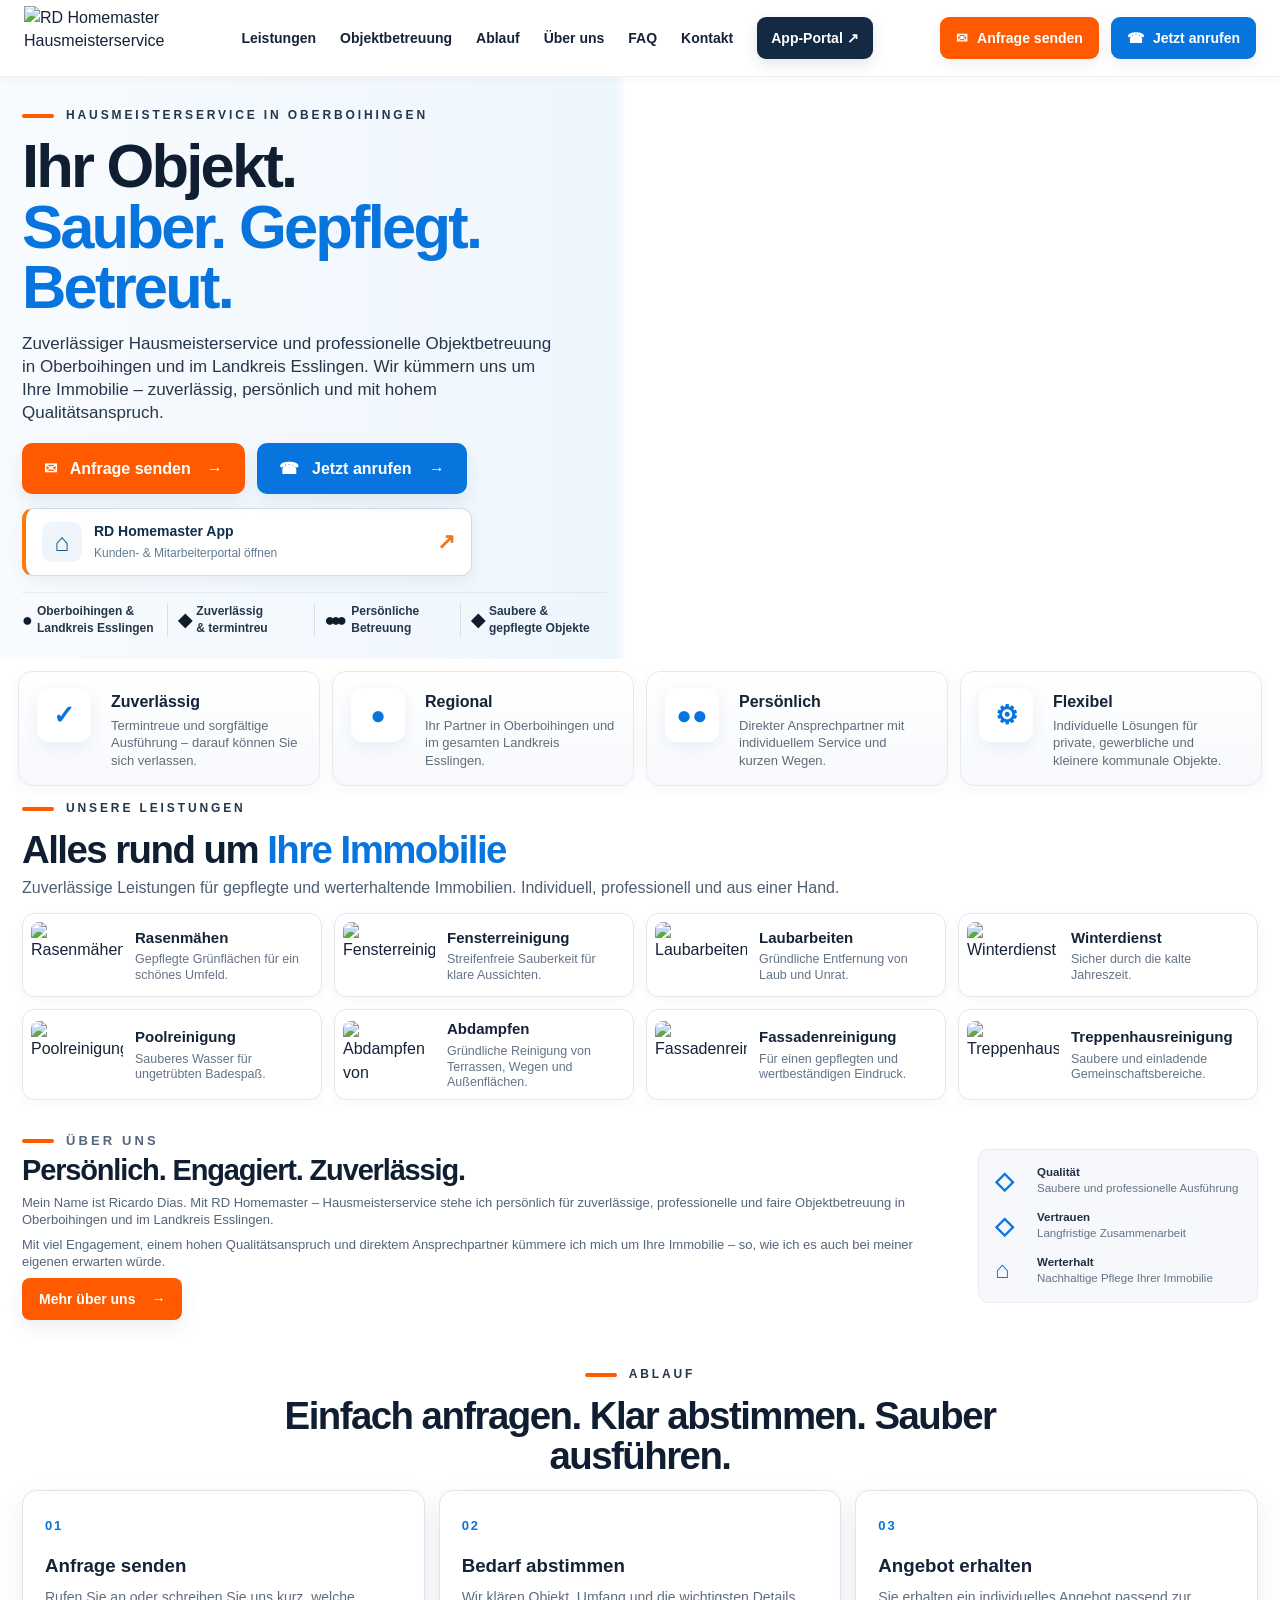
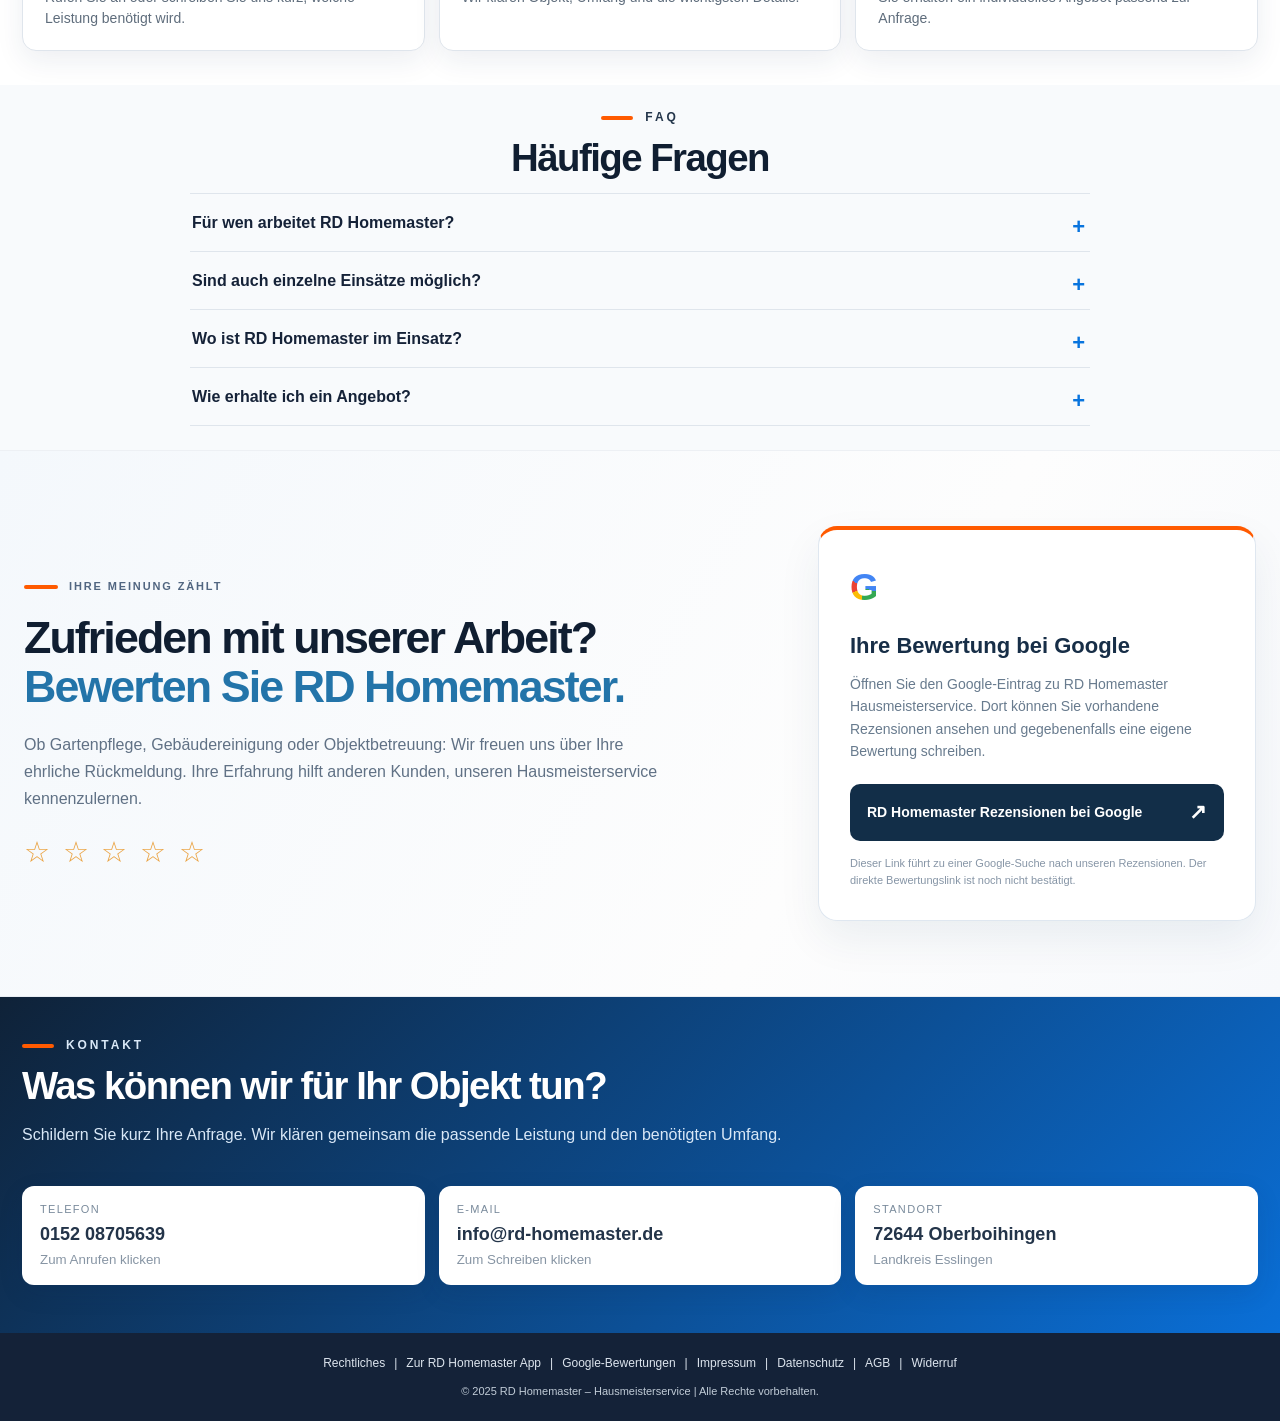
==== index.html @ 8c0e7f85 "Link review section to user-provided Google business reviews search" ====
<!doctype html>
<html lang="de">
<head>
  <meta charset="utf-8">
  <meta name="viewport" content="width=device-width,initial-scale=1">
  <meta name="theme-color" content="#0b6fd8">
  <title>RD Homemaster | Hausmeisterservice Oberboihingen</title>
  <meta name="description" content="RD Homemaster – Hausmeisterservice und Objektbetreuung in Oberboihingen und im Landkreis Esslingen. Gartenpflege, Fensterreinigung, Laubarbeiten, Winterdienst, Poolpflege, Außenreinigung und mehr.">
  <meta name="robots" content="index,follow,max-image-preview:large">
  <link rel="canonical" href="https://www.rd-homemaster.de/">
  <meta property="og:type" content="website">
  <meta property="og:locale" content="de_DE">
  <meta property="og:title" content="RD Homemaster | Hausmeisterservice Oberboihingen">
  <meta property="og:description" content="Ihr Objekt. Sauber. Gepflegt. Betreut.">
  <meta property="og:url" content="https://www.rd-homemaster.de/">
  <meta property="og:image" content="https://www.rd-homemaster.de/assets/hero.jpg">
  <link rel="stylesheet" href="style.css?v=20261012-reviews">
  <script type="application/ld+json">
  {
    "@context":"https://schema.org",
    "@type":"HomeAndConstructionBusiness",
    "name":"RD Homemaster – Hausmeisterservice",
    "url":"https://www.rd-homemaster.de/",
    "logo":"https://www.rd-homemaster.de/assets/logo.jpg",
    "image":"https://www.rd-homemaster.de/assets/hero.jpg",
    "telephone":"+49 152 08705639",
    "email":"info@rd-homemaster.de",
    "address":{
      "@type":"PostalAddress",
      "streetAddress":"Unterboihingerstr. 65",
      "postalCode":"72644",
      "addressLocality":"Oberboihingen",
      "addressCountry":"DE"
    },
    "areaServed":["Oberboihingen","Landkreis Esslingen"]
  }
  </script>
</head>
<body>
<a class="skip-link" href="#inhalt">Zum Inhalt springen</a>

<header class="site-header">
  <div class="header-inner">
    <a class="brand" href="#start" aria-label="RD Homemaster – Startseite">
      <img src="assets/logo.jpg" alt="RD Homemaster Hausmeisterservice">
    </a>

    <button class="menu-button" type="button" aria-controls="mainnav" aria-expanded="false">
      <span></span><span></span><span></span><b class="sr-only">Menü</b>
    </button>

    <nav class="main-nav" id="mainnav" aria-label="Hauptnavigation">
      <a href="#leistungen">Leistungen</a>
      <a href="#objektbetreuung">Objektbetreuung</a>
      <a href="#ablauf">Ablauf</a>
      <a href="#ueber-uns">Über uns</a>
      <a href="#faq">FAQ</a>
      <a href="#kontakt">Kontakt</a>
      <a class="nav-app-link" href="/app/" aria-label="RD Homemaster App und Login öffnen">App-Portal ↗</a>
    </nav>

    <div class="header-actions">
      <a class="top-btn top-btn-orange" href="mailto:info@rd-homemaster.de?subject=Anfrage%20über%20rd-homemaster.de">
        <span class="icon">✉</span> Anfrage senden
      </a>
      <a class="top-btn top-btn-blue" href="tel:+4915208705639">
        <span class="icon">☎</span> Jetzt anrufen
      </a>
    </div>
  </div>
</header>

<main id="inhalt">
  <section class="hero" id="start">
    <div class="hero-content">
      <div class="hero-copy">
        <p class="eyebrow"><span></span> Hausmeisterservice in Oberboihingen</p>
        <h1>Ihr Objekt.<br><em>Sauber. Gepflegt. Betreut.</em></h1>
        <p class="hero-lead">Zuverlässiger Hausmeisterservice und professionelle Objektbetreuung in Oberboihingen und im Landkreis Esslingen. Wir kümmern uns um Ihre Immobilie – zuverlässig, persönlich und mit hohem Qualitätsanspruch.</p>

        <div class="hero-actions">
          <a class="btn btn-orange" href="mailto:info@rd-homemaster.de?subject=Anfrage%20über%20rd-homemaster.de">✉ &nbsp; Anfrage senden <span>→</span></a>
          <a class="btn btn-blue" href="tel:+4915208705639">☎ &nbsp; Jetzt anrufen <span>→</span></a>
        </div>

        <a class="hero-app-link" href="/app/" aria-label="RD Homemaster App öffnen">
          <span class="hero-app-icon" aria-hidden="true">⌂</span>
          <span class="hero-app-copy"><strong>RD Homemaster App</strong><small>Kunden- &amp; Mitarbeiterportal öffnen</small></span>
          <span class="hero-app-arrow" aria-hidden="true">↗</span>
        </a>

        <div class="hero-meta" id="objektbetreuung">
          <div><b>●</b><span>Oberboihingen &<br>Landkreis Esslingen</span></div>
          <div><b>◆</b><span>Zuverlässig<br>& termintreu</span></div>
          <div><b>●●●</b><span>Persönliche<br>Betreuung</span></div>
          <div><b>◆</b><span>Saubere &<br>gepflegte Objekte</span></div>
        </div>
      </div>

      <div class="hero-photo" role="img" aria-label="RD Homemaster – persönlicher Ansprechpartner vor einem gepflegten Objekt"></div>
    </div>
  </section>

  <section class="benefit-strip" aria-label="Ihre Vorteile bei RD Homemaster">
    <div class="benefit-card">
      <div class="benefit-icon">✓</div>
      <div><strong>Zuverlässig</strong><p>Termintreue und sorgfältige Ausführung – darauf können Sie sich verlassen.</p></div>
    </div>
    <div class="benefit-card">
      <div class="benefit-icon">●</div>
      <div><strong>Regional</strong><p>Ihr Partner in Oberboihingen und im gesamten Landkreis Esslingen.</p></div>
    </div>
    <div class="benefit-card">
      <div class="benefit-icon">●●</div>
      <div><strong>Persönlich</strong><p>Direkter Ansprechpartner mit individuellem Service und kurzen Wegen.</p></div>
    </div>
    <div class="benefit-card">
      <div class="benefit-icon">⚙</div>
      <div><strong>Flexibel</strong><p>Individuelle Lösungen für private, gewerbliche und kleinere kommunale Objekte.</p></div>
    </div>
  </section>

  <section class="services section" id="leistungen">
    <div class="section-head">
      <p class="eyebrow"><span></span> Unsere Leistungen</p>
      <h2>Alles rund um <em>Ihre Immobilie</em></h2>
      <p>Zuverlässige Leistungen für gepflegte und werterhaltende Immobilien. Individuell, professionell und aus einer Hand.</p>
    </div>

    <div class="service-grid">
      <article class="service-card">
        <img src="assets/service-rasen.jpg" alt="Rasenmähen" loading="lazy">
        <div><h3>Rasenmähen</h3><p>Gepflegte Grünflächen für ein schönes Umfeld.</p></div>
      </article>
      <article class="service-card">
        <img src="assets/service-fenster.jpg" alt="Fensterreinigung" loading="lazy">
        <div><h3>Fensterreinigung</h3><p>Streifenfreie Sauberkeit für klare Aussichten.</p></div>
      </article>
      <article class="service-card">
        <img src="assets/service-laub.jpg" alt="Laubarbeiten" loading="lazy">
        <div><h3>Laubarbeiten</h3><p>Gründliche Entfernung von Laub und Unrat.</p></div>
      </article>
      <article class="service-card">
        <img src="assets/service-winter.jpg" alt="Winterdienst" loading="lazy">
        <div><h3>Winterdienst</h3><p>Sicher durch die kalte Jahreszeit.</p></div>
      </article>
      <article class="service-card">
        <img src="assets/service-pool.jpg" alt="Poolreinigung" loading="lazy">
        <div><h3>Poolreinigung</h3><p>Sauberes Wasser für ungetrübten Badespaß.</p></div>
      </article>
      <article class="service-card">
        <img src="assets/service-abdampfen.jpg" alt="Abdampfen von Außenflächen" loading="lazy">
        <div><h3>Abdampfen</h3><p>Gründliche Reinigung von Terrassen, Wegen und Außenflächen.</p></div>
      </article>
      <article class="service-card">
        <img src="assets/service-fassade.jpg" alt="Fassadenreinigung" loading="lazy">
        <div><h3>Fassadenreinigung</h3><p>Für einen gepflegten und wertbeständigen Eindruck.</p></div>
      </article>
      <article class="service-card">
        <img src="assets/service-treppe.jpg" alt="Treppenhausreinigung" loading="lazy">
        <div><h3>Treppenhausreinigung</h3><p>Saubere und einladende Gemeinschaftsbereiche.</p></div>
      </article>
    </div>
  </section>

  <section class="about section" id="ueber-uns">
    
    <div class="about-copy">
      <p class="eyebrow"><span></span> Über uns</p>
      <h2>Persönlich. Engagiert. Zuverlässig.</h2>
      <p>Mein Name ist Ricardo Dias. Mit RD Homemaster – Hausmeisterservice stehe ich persönlich für zuverlässige, professionelle und faire Objektbetreuung in Oberboihingen und im Landkreis Esslingen.</p>
      <p>Mit viel Engagement, einem hohen Qualitätsanspruch und direktem Ansprechpartner kümmere ich mich um Ihre Immobilie – so, wie ich es auch bei meiner eigenen erwarten würde.</p>
      <a class="btn btn-orange small" href="#kontakt">Mehr über uns <span>→</span></a>
    </div>
    <aside class="quality-box" aria-label="Qualitätsversprechen">
      <div><span>◇</span><p><strong>Qualität</strong>Saubere und professionelle Ausführung</p></div>
      <div><span>◇</span><p><strong>Vertrauen</strong>Langfristige Zusammenarbeit</p></div>
      <div><span>⌂</span><p><strong>Werterhalt</strong>Nachhaltige Pflege Ihrer Immobilie</p></div>
    </aside>
  </section>

  <section class="process section" id="ablauf">
    <div class="section-head centered">
      <p class="eyebrow"><span></span> Ablauf</p>
      <h2>Einfach anfragen. Klar abstimmen. Sauber ausführen.</h2>
    </div>
    <div class="process-grid">
      <article><b>01</b><h3>Anfrage senden</h3><p>Rufen Sie an oder schreiben Sie uns kurz, welche Leistung benötigt wird.</p></article>
      <article><b>02</b><h3>Bedarf abstimmen</h3><p>Wir klären Objekt, Umfang und die wichtigsten Details.</p></article>
      <article><b>03</b><h3>Angebot erhalten</h3><p>Sie erhalten ein individuelles Angebot passend zur Anfrage.</p></article>
    </div>
  </section>

  <section class="faq section" id="faq">
    <div class="section-head centered"><p class="eyebrow"><span></span> FAQ</p><h2>Häufige Fragen</h2></div>
    <div class="faq-list">
      <details><summary>Für wen arbeitet RD Homemaster?</summary><p>Für private Eigentümer, Gewerbekunden und nach Vereinbarung für die laufende Betreuung von Objekten.</p></details>
      <details><summary>Sind auch einzelne Einsätze möglich?</summary><p>Ja. Leistungen können einmalig, saisonal oder regelmäßig vereinbart werden.</p></details>
      <details><summary>Wo ist RD Homemaster im Einsatz?</summary><p>Der Schwerpunkt liegt in Oberboihingen und der näheren Umgebung im Landkreis Esslingen.</p></details>
      <details><summary>Wie erhalte ich ein Angebot?</summary><p>Am einfachsten telefonisch oder per E-Mail. Nennen Sie uns bitte die gewünschte Leistung, den Einsatzort und den ungefähren Umfang der Arbeiten.</p></details>
    </div>
  </section>

  <section class="google-review-section section" id="google-bewertungen" aria-labelledby="googleReviewTitle">
    <div class="google-review-inner">
      <div class="google-review-copy">
        <p class="google-review-eyebrow"><span></span> IHRE MEINUNG ZÄHLT</p>
        <h2 id="googleReviewTitle">Zufrieden mit unserer Arbeit?<br><em>Bewerten Sie RD Homemaster.</em></h2>
        <p>Ob Gartenpflege, Gebäudereinigung oder Objektbetreuung: Wir freuen uns über Ihre ehrliche Rückmeldung. Ihre Erfahrung hilft anderen Kunden, unseren Hausmeisterservice kennenzulernen.</p>
        <div class="google-review-stars" aria-hidden="true">☆ ☆ ☆ ☆ ☆</div>
      </div>
      <div class="google-review-action">
        <span class="google-review-mark" aria-hidden="true">G</span>
        <strong>Ihre Bewertung bei Google</strong>
        <p>Öffnen Sie den Google-Eintrag zu RD Homemaster Hausmeisterservice. Dort können Sie vorhandene Rezensionen ansehen und gegebenenfalls eine eigene Bewertung schreiben.</p>
        <a class="google-review-btn" href="https://www.google.com/search?q=RD+Homemaster+Hausmeisterservice+Rezensionen&amp;si=APenkKm7iecQ4G6P-TsbSMFKIQtv3EFIqRAFw-i8uEbk55Z-_17yMGJ_ZTuea061Q8wcBt_3nmjTIp0El5KAIGx-W4rvYkcHIuCL5FtNSn3_oJvMNmRsuLewb2b0qoSKNwuKkldbiWCClsf0YwLiWRsw4viWv6BD5Et0mFHd1rZ5S1NnVximtw8%3D&amp;hl=de-DE" target="_blank" rel="noopener noreferrer" aria-label="Google-Rezensionen zu RD Homemaster Hausmeisterservice suchen">
          RD Homemaster Rezensionen bei Google <span aria-hidden="true">↗</span>
        </a>
        <small>Dieser Link führt zu einer Google-Suche nach unseren Rezensionen. Der direkte Bewertungslink ist noch nicht bestätigt.</small>
      </div>
    </div>
  </section>

  <section class="contact section" id="kontakt">
    <div class="contact-copy"><p class="eyebrow light"><span></span> Kontakt</p><h2>Was können wir für Ihr Objekt tun?</h2><p>Schildern Sie kurz Ihre Anfrage. Wir klären gemeinsam die passende Leistung und den benötigten Umfang.</p></div>
    <div class="contact-cards">
      <a href="tel:+4915208705639"><span>Telefon</span><strong>0152 08705639</strong><small>Zum Anrufen klicken</small></a>
      <a href="mailto:info@rd-homemaster.de?subject=Anfrage%20über%20rd-homemaster.de"><span>E-Mail</span><strong>info@rd-homemaster.de</strong><small>Zum Schreiben klicken</small></a>
      <div><span>Standort</span><strong>72644 Oberboihingen</strong><small>Landkreis Esslingen</small></div>
    </div>
  </section>
</main>

<footer class="site-footer">
  <nav aria-label="Rechtliches">
    <span>Rechtliches</span>
    <span aria-hidden="true">|</span><a href="/app/">Zur RD Homemaster App</a>
    <span aria-hidden="true">|</span><a href="#google-bewertungen">Google-Bewertungen</a>
    <span aria-hidden="true">|</span><a href="impressum.html">Impressum</a>
    <span aria-hidden="true">|</span><a href="datenschutz.html">Datenschutz</a>
    <span aria-hidden="true">|</span><a href="agb.html">AGB</a>
    <span aria-hidden="true">|</span><a href="widerruf.html">Widerruf</a>
  </nav>
  <p>© 2025 RD Homemaster – Hausmeisterservice <span aria-hidden="true">|</span> Alle Rechte vorbehalten.</p>
</footer>

<div class="mobile-actions"><a href="tel:+4915208705639">☎ Anrufen</a><a href="mailto:info@rd-homemaster.de?subject=Anfrage%20über%20rd-homemaster.de">✉ Anfrage</a></div>
<script src="script.js"></script>
</body>
</html>
---- style.css ----
:root{
  --blue:#0874de;
  --blue-dark:#045fb9;
  --orange:#ff5a00;
  --navy:#0f2135;
  --text:#152238;
  --muted:#5f6d7c;
  --line:#dfe5ec;
  --soft:#f6f8fb;
  --white:#fff;
  --max:1280px;
  --shadow:0 10px 28px rgba(25,55,95,.08);
}
*{box-sizing:border-box}
html{scroll-behavior:smooth;scroll-padding-top:84px}
body{margin:0;font-family:Inter,Arial,Helvetica,sans-serif;color:var(--text);background:#fff;line-height:1.45}
a{color:inherit;text-decoration:none}
img{display:block;max-width:100%}
button{font:inherit}
.skip-link{position:absolute;left:-9999px}.skip-link:focus{left:16px;top:16px;background:#000;color:#fff;padding:10px 14px;z-index:1000;border-radius:8px}
.sr-only{position:absolute;width:1px;height:1px;margin:-1px;overflow:hidden;clip:rect(0 0 0 0)}

.site-header{position:sticky;top:0;z-index:50;background:rgba(255,255,255,.98);border-bottom:1px solid #eef1f4;box-shadow:0 2px 10px rgba(15,33,53,.035)}
.header-inner{height:76px;max-width:var(--max);margin:auto;padding:0 24px;display:grid;grid-template-columns:150px 1fr auto;gap:22px;align-items:center}
.brand{display:flex;align-items:center;justify-content:flex-start;height:70px;overflow:visible}
.brand img{width:auto;height:64px;max-width:140px;object-fit:contain}
.main-nav{display:flex;justify-content:center;align-items:center;gap:24px;font-size:14px;font-weight:700}
.main-nav a:hover{color:var(--blue)}
.header-actions{display:flex;gap:12px}
.top-btn{display:flex;align-items:center;gap:9px;padding:11px 16px;border-radius:9px;color:#fff;font-size:14px;font-weight:800;white-space:nowrap;box-shadow:0 5px 14px rgba(20,60,100,.08)}
.top-btn-orange{background:var(--orange)}.top-btn-blue{background:var(--blue)}
.menu-button{display:none;background:#fff;border:1px solid var(--line);width:44px;height:44px;border-radius:10px;padding:10px}
.menu-button span{display:block;height:2px;background:var(--text);margin:5px 0}

.hero{background:#eef6fd}
.hero-content{max-width:1448px;margin:0 auto;min-height:365px;display:grid;grid-template-columns:49% 51%;position:relative;overflow:hidden;background:linear-gradient(90deg,#f8fbfe 0%,#eef6fd 48%,#fff 49%)}
.hero-copy{padding:30px 20px 22px max(22px,calc((100vw - var(--max))/2));position:relative;z-index:2}
.eyebrow{margin:0 0 12px;text-transform:uppercase;letter-spacing:.24em;font-size:12px;font-weight:900;color:#24364b;display:flex;align-items:center;gap:12px}
.eyebrow span{display:inline-block;width:32px;height:4px;border-radius:4px;background:var(--orange)}
.hero h1{font-size:clamp(3rem,4.8vw,4.6rem);line-height:.98;letter-spacing:-.045em;margin:0 0 16px;font-weight:900;color:#101e31}
.hero h1 em{font-style:normal;color:var(--blue)}
.hero-lead{max-width:530px;margin:0 0 18px;color:#26374b;font-size:17px;line-height:1.35}
.hero-actions{display:flex;gap:12px;margin-bottom:16px}
.btn{display:inline-flex;align-items:center;justify-content:space-between;gap:16px;padding:14px 22px;border-radius:10px;color:#fff;font-weight:900;min-width:210px;box-shadow:0 8px 18px rgba(30,75,120,.09)}
.btn-orange{background:var(--orange)}.btn-blue{background:var(--blue)}
.btn.small{min-width:auto;padding:11px 17px;border-radius:8px;font-size:14px}
.hero-meta{display:grid;grid-template-columns:repeat(4,minmax(0,1fr));gap:0;max-width:590px;border-top:1px solid rgba(50,80,110,.08);padding-top:10px}
.hero-meta div{display:flex;align-items:center;gap:9px;padding:0 10px;border-right:1px solid #d8dee6;font-size:12px;font-weight:700;color:#25374b}
.hero-meta div:first-child{padding-left:0}.hero-meta div:last-child{border-right:0}
.hero-meta b{color:#0f1c2b;font-size:18px;letter-spacing:-5px}
.hero-photo{background-image:url('assets/hero.jpg');background-size:cover;background-position:center 46%;min-height:365px}

.benefit-strip{max-width:var(--max);margin:12px auto 4px;padding:0 18px;display:grid;grid-template-columns:repeat(4,1fr);gap:12px}
.benefit-card{display:grid;grid-template-columns:60px 1fr;gap:14px;align-items:start;background:linear-gradient(180deg,#fff,#f7f9fc);border:1px solid #e5e9ef;border-radius:14px;padding:16px 18px;min-height:108px;box-shadow:0 4px 15px rgba(28,58,94,.04)}
.benefit-icon{width:54px;height:54px;border-radius:12px;display:grid;place-items:center;background:#fff;color:var(--blue);font-size:26px;font-weight:900;box-shadow:0 5px 16px rgba(16,80,145,.08)}
.benefit-card strong{display:block;font-size:16px;margin:2px 0 3px}.benefit-card p{margin:0;color:var(--muted);font-size:13px;line-height:1.35}

.section{max-width:var(--max);margin:0 auto;padding:24px 22px}
.section-head{margin-bottom:14px}.section-head.centered{text-align:center;max-width:840px;margin-left:auto;margin-right:auto}.section-head.centered .eyebrow{justify-content:center}
.section h2{font-size:clamp(2rem,3vw,3rem);line-height:1.05;letter-spacing:-.04em;margin:0 0 6px;color:#101e31}.section h2 em{font-style:normal;color:var(--blue)}
.section-head>p:last-child{margin:0;color:#4e5f71;font-size:16px}
.services{padding-top:10px}
.service-grid{display:grid;grid-template-columns:repeat(4,1fr);gap:12px}
.service-card{display:grid;grid-template-columns:92px 1fr;gap:12px;align-items:center;border:1px solid #e3e8ee;border-radius:12px;padding:8px;background:#fff;min-height:80px;box-shadow:0 3px 12px rgba(30,64,102,.035)}
.service-card img{width:92px;height:66px;object-fit:cover;border-radius:8px}
.service-card h3{font-size:15px;margin:0 0 4px}.service-card p{margin:0;color:#657486;font-size:12.5px;line-height:1.25}

.about{display:grid;grid-template-columns:1fr 280px;gap:26px;align-items:center;padding-top:8px;padding-bottom:14px}
.about-copy .eyebrow{margin-bottom:6px}.about-copy h2{font-size:29px;margin-bottom:8px}.about-copy p{margin:0 0 7px;color:#556579;font-size:13px;line-height:1.35}
.quality-box{display:grid;gap:10px;background:#f6f8fb;border:1px solid #e8ecf1;border-radius:10px;padding:14px 16px}
.quality-box div{display:grid;grid-template-columns:32px 1fr;gap:10px;align-items:center}.quality-box span{font-size:24px;color:var(--blue);font-weight:900}.quality-box p{margin:0;color:#657486;font-size:11.5px;line-height:1.2}.quality-box strong{display:block;color:#202f42;margin-bottom:2px}

.process{padding-top:32px;padding-bottom:34px}.process-grid{display:grid;grid-template-columns:repeat(3,1fr);gap:14px}.process-grid article{border:1px solid var(--line);border-radius:14px;padding:22px;background:#fff;box-shadow:var(--shadow)}.process-grid b{display:inline-block;color:var(--blue);font-size:13px;letter-spacing:.14em;margin-bottom:16px}.process-grid h3{margin:0 0 8px}.process-grid p{margin:0;color:var(--muted);font-size:14px}

.faq{background:#f8fafc;max-width:none;padding-left:max(22px,calc((100vw - var(--max))/2));padding-right:max(22px,calc((100vw - var(--max))/2))}.faq-list{max-width:900px;margin:auto;border-top:1px solid var(--line)}.faq-list details{border-bottom:1px solid var(--line)}.faq-list summary{padding:17px 34px 17px 2px;cursor:pointer;font-weight:800;list-style:none;position:relative}.faq-list summary::-webkit-details-marker{display:none}.faq-list summary::after{content:'+';position:absolute;right:5px;color:var(--blue);font-size:22px}.faq-list details[open] summary::after{content:'–'}.faq-list p{margin:-2px 0 16px;color:var(--muted);max-width:760px}

.contact{max-width:none;background:linear-gradient(135deg,#0f2238,#0a6fd7);color:#fff;display:grid;grid-template-columns:1fr;gap:24px;padding:40px max(22px,calc((100vw - var(--max))/2)) 48px}.contact-copy{max-width:760px}.contact h2{color:#fff}.contact p{color:#d9e8f7}.eyebrow.light{color:#d9e8f7}.eyebrow.light span{background:var(--orange)}
.contact-cards{display:grid;grid-template-columns:repeat(3,minmax(0,1fr));gap:14px}.contact-cards>a,.contact-cards>div{display:block;background:#fff;color:#233449;border-radius:12px;padding:16px 18px;min-width:0;box-shadow:0 8px 24px rgba(4,40,80,.12)}.contact-cards span,.contact-cards small,.contact-cards strong{display:block}.contact-cards span{font-size:11px;text-transform:uppercase;letter-spacing:.12em;color:#7a8b9c}.contact-cards strong{font-size:18px;margin:3px 0;overflow-wrap:anywhere}.contact-cards small{color:#8795a4}

.site-footer{background:#142238;color:#dce4ed;min-height:78px;display:flex;flex-direction:column;justify-content:center;align-items:center;gap:10px;padding:22px max(22px,calc((100vw - var(--max))/2));font-size:12px;text-align:center}.site-footer nav{display:flex;align-items:center;justify-content:center;flex-wrap:wrap;gap:9px}.site-footer nav a:hover{color:#fff}.site-footer p{margin:0;color:#c1ccd7;font-size:11px;line-height:1.5}
.mobile-actions{display:none}

.legal-page{background:#f7f9fc}.legal-shell{max-width:900px;margin:auto;padding:44px 22px 70px}.legal-back{display:inline-block;margin-bottom:24px;color:var(--blue);font-weight:800}.legal-shell h1{font-size:44px;margin:0 0 24px}.legal-shell h2{margin:28px 0 8px}.legal-shell p,.legal-shell li{color:#536477}.legal-card{background:#fff;border:1px solid var(--line);border-radius:14px;padding:22px}.legal-note{margin-top:20px;background:#fff7e8;border:1px solid #f1d8aa;border-radius:12px;padding:16px;color:#6e562d}.legal-links{display:flex;gap:10px;flex-wrap:wrap;margin-top:22px}.legal-links a{padding:10px 14px;border-radius:999px;border:1px solid var(--line);background:#fff;color:#42607e;font-weight:800}

@media(max-width:1180px){.header-inner{grid-template-columns:135px 1fr auto}.brand img{height:60px;max-width:125px}.main-nav{gap:18px}.header-actions .top-btn:first-child{display:none}.service-grid{grid-template-columns:repeat(2,1fr)}.benefit-strip{grid-template-columns:repeat(2,1fr)} .about{grid-template-columns:1fr}.quality-box{grid-column:1/-1;grid-template-columns:repeat(3,1fr)}}
@media(max-width:900px){.header-inner{grid-template-columns:135px 1fr auto;height:74px}.brand img{height:58px;max-width:120px}.menu-button{display:block;justify-self:end}.main-nav{display:none;position:absolute;top:74px;left:0;right:0;background:#fff;border-top:1px solid #eef1f4;border-bottom:1px solid var(--line);padding:14px 22px;flex-direction:column;align-items:flex-start;gap:4px;box-shadow:0 14px 24px rgba(20,45,80,.08)}.main-nav.open{display:flex}.main-nav a{padding:10px;width:100%}.header-actions{display:none}.hero-content{grid-template-columns:1fr}.hero-copy{padding:34px 22px 22px}.hero-photo{min-height:360px;background-position:center top}.hero-meta{max-width:none}.about{grid-template-columns:1fr 1fr}.quality-box{grid-column:1/-1}.contact-cards{grid-template-columns:repeat(3,minmax(0,1fr))}}
@media(max-width:640px){body{padding-bottom:66px}.header-inner{padding:0 14px;grid-template-columns:1fr auto;height:70px}.brand{height:66px}.brand img{height:54px;max-width:112px}.hero h1{font-size:3.15rem}.hero-lead{font-size:15px}.hero-actions{display:grid}.btn{min-width:0;width:100%}.hero-meta{grid-template-columns:1fr 1fr;gap:8px}.hero-meta div{border:0;background:rgba(255,255,255,.72);border-radius:10px;padding:9px}.hero-photo{min-height:300px;background-position:48% top}.benefit-strip{grid-template-columns:1fr;padding:0 14px}.section{padding:24px 14px}.service-grid{grid-template-columns:1fr}.about{grid-template-columns:1fr}.quality-box{grid-template-columns:1fr}.process-grid{grid-template-columns:1fr}.contact{padding:34px 14px 40px}.contact-cards{grid-template-columns:1fr} .site-footer{padding:18px 14px 28px} .site-footer nav{gap:8px}.mobile-actions{display:grid;position:fixed;left:0;right:0;bottom:0;height:66px;z-index:60;background:#fff;border-top:1px solid var(--line);grid-template-columns:1fr 1fr;gap:8px;padding:8px}.mobile-actions a{display:grid;place-items:center;border-radius:9px;font-weight:900}.mobile-actions a:first-child{background:var(--blue);color:#fff}.mobile-actions a:last-child{background:var(--orange);color:#fff}}
@media(prefers-reduced-motion:reduce){*{scroll-behavior:auto!important}}


/* RD Homemaster App – sichtbarer Zugang über die Firmenwebsite */
.main-nav .nav-app-link{
  color:#fff;
  background:#132a42;
  border-radius:9px;
  padding:11px 14px;
  font-weight:900;
  white-space:nowrap;
  box-shadow:0 5px 14px rgba(17,42,69,.12)
}
.main-nav .nav-app-link:hover,.main-nav .nav-app-link:focus-visible{
  background:#225178;
  color:#fff
}
.hero-app-link{
  display:flex;
  align-items:center;
  gap:12px;
  max-width:450px;
  padding:12px 16px;
  margin:-2px 0 16px;
  border:1px solid #cfdeea;
  border-left:4px solid #ff790a;
  border-radius:11px;
  background:#fff;
  box-shadow:0 6px 17px rgba(18,53,83,.06);
  transition:border-color .2s,transform .2s,box-shadow .2s
}
.hero-app-link:hover,.hero-app-link:focus-visible{
  transform:translateY(-2px);
  border-color:#82b6d6;
  box-shadow:0 12px 25px rgba(18,53,83,.11)
}
.hero-app-icon{
  width:40px;
  height:40px;
  flex:0 0 40px;
  display:grid;
  place-items:center;
  font-size:25px;
  background:#eff5fb;
  border-radius:10px;
  color:#1a5b89
}
.hero-app-copy{display:grid;gap:4px;min-width:0}
.hero-app-copy strong{font-size:14px;color:#112f4c}
.hero-app-copy small{font-size:12px;color:#627b92}
.hero-app-arrow{font-size:22px;font-weight:800;margin-left:auto;color:#ef771c}
@media(max-width:1270px) and (min-width:901px){
  .main-nav{gap:10px;font-size:13px}
  .main-nav .nav-app-link{padding:10px 12px}
  .header-inner{gap:14px}
}
@media(max-width:900px){
  .main-nav .nav-app-link{width:100%;padding:13px 14px;margin:5px 0;display:block}
  .hero-app-link{margin:0 0 18px;max-width:100%}
}
@media(max-width:640px){
  .hero-app-link{padding:12px}
  .hero-app-copy small{font-size:11px}
}


/* Google Bewertungen – RD Homemaster */
.google-review-section{
  background:linear-gradient(120deg,#f4f8fc 0%,#fdfdfd 65%,#f7f9fc 100%);
  padding:75px max(24px,calc((100vw - var(--max))/2));
  border-top:1px solid #edf0f4;
  border-bottom:1px solid #e8edf3;
}
.google-review-inner{
  display:grid;
  grid-template-columns:minmax(0,1.25fr) minmax(320px,.75fr);
  gap:clamp(25px,5vw,80px);
  align-items:center;
  max-width:var(--max);
  margin:auto;
}
.google-review-eyebrow{
  display:flex;
  gap:11px;
  align-items:center;
  margin:0 0 18px;
  color:#516681;
  font-size:11px;
  letter-spacing:.17em;
  font-weight:900;
}
.google-review-eyebrow span{
  display:block;
  width:34px;
  height:4px;
  background:var(--orange);
  border-radius:6px;
}
.google-review-copy h2{
  margin:0 0 20px;
  font-size:clamp(30px,3.5vw,49px);
  line-height:1.1;
  letter-spacing:-.043em;
}
.google-review-copy h2 em{
  font-style:normal;
  color:#2374a9;
}
.google-review-copy>p:not(.google-review-eyebrow){
  max-width:650px;
  color:#607185;
  font-size:16px;
  line-height:1.7;
}
.google-review-stars{
  font-size:29px;
  letter-spacing:.08em;
  line-height:1.1;
  color:#eaa240;
  margin-top:24px;
}
.google-review-action{
  background:#fff;
  border:1px solid #dfe7f0;
  border-top:4px solid var(--orange);
  border-radius:19px;
  padding:31px;
  display:flex;
  flex-direction:column;
  align-items:flex-start;
  box-shadow:0 18px 44px rgba(20,53,82,.07);
}
.google-review-mark{
  font-family:Arial,sans-serif;
  font-size:37px;
  font-weight:800;
  letter-spacing:-.07em;
  background:conic-gradient(#4285f4 0 105deg,#34a853 105deg 185deg,#fbbc05 185deg 245deg,#ea4335 245deg 305deg,#4285f4 305deg);
  color:transparent;
  background-clip:text;
  -webkit-background-clip:text;
  margin-bottom:15px;
}
.google-review-action strong{
  font-size:22px;
  font-weight:900;
  color:#172e47;
}
.google-review-action p{
  color:#687b8e;
  line-height:1.6;
  margin:11px 0 22px;
  font-size:14px;
}
.google-review-btn{
  width:100%;
  min-height:51px;
  display:flex;
  justify-content:space-between;
  align-items:center;
  gap:10px;
  background:#122e48;
  border-radius:10px;
  color:#fff;
  padding:13px 17px;
  font-size:14px;
  font-weight:850;
  transition:transform .15s,background .15s;
}
.google-review-btn:hover,.google-review-btn:focus-visible{
  background:#18527a;
  color:#fff;
  transform:translateY(-2px);
}
.google-review-btn span{font-size:21px}
.google-review-action small{
  color:#8695a6;
  font-size:11px;
  line-height:1.55;
  margin-top:14px;
}
@media(max-width:900px){
  .google-review-section{padding:50px 24px}
  .google-review-inner{grid-template-columns:1fr;gap:28px}
}
@media(max-width:640px){
  .google-review-section{padding:40px 16px}
  .google-review-copy>p:not(.google-review-eyebrow){font-size:14px}
  .google-review-action{padding:23px}
}
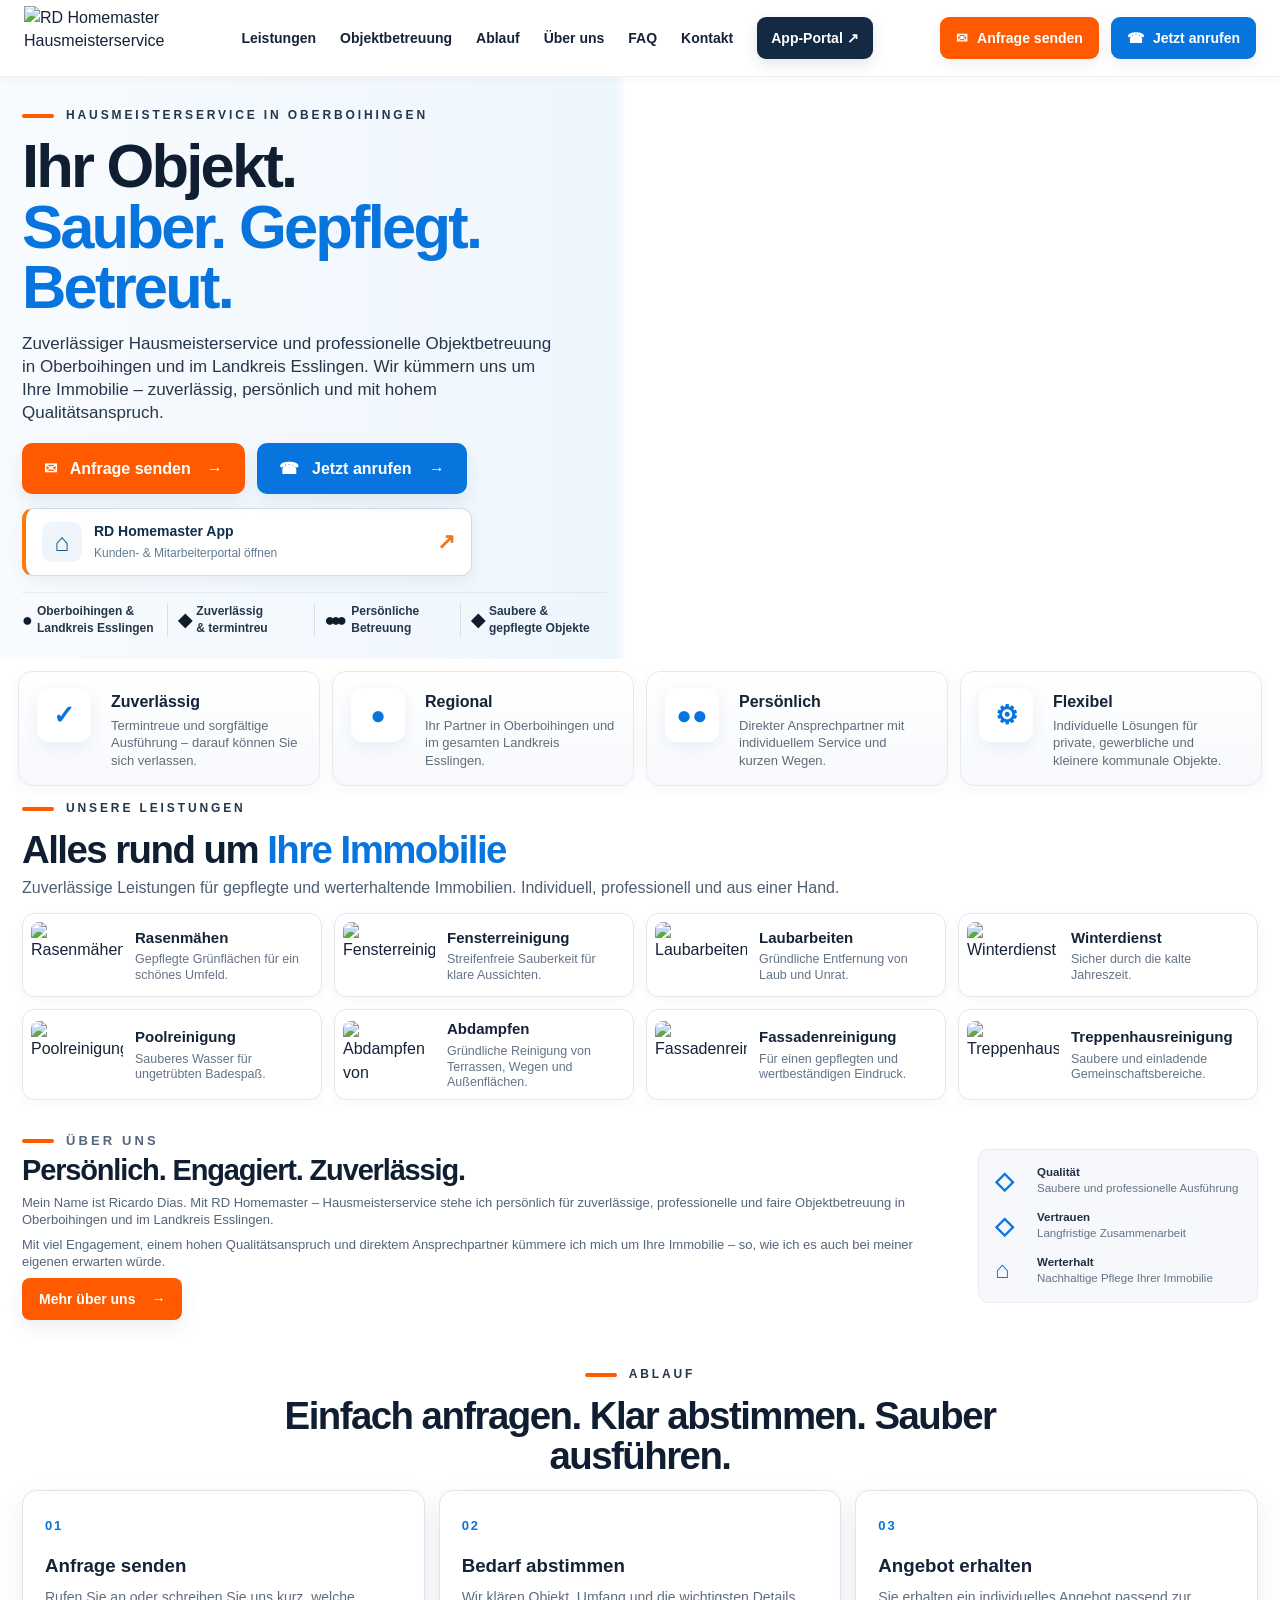
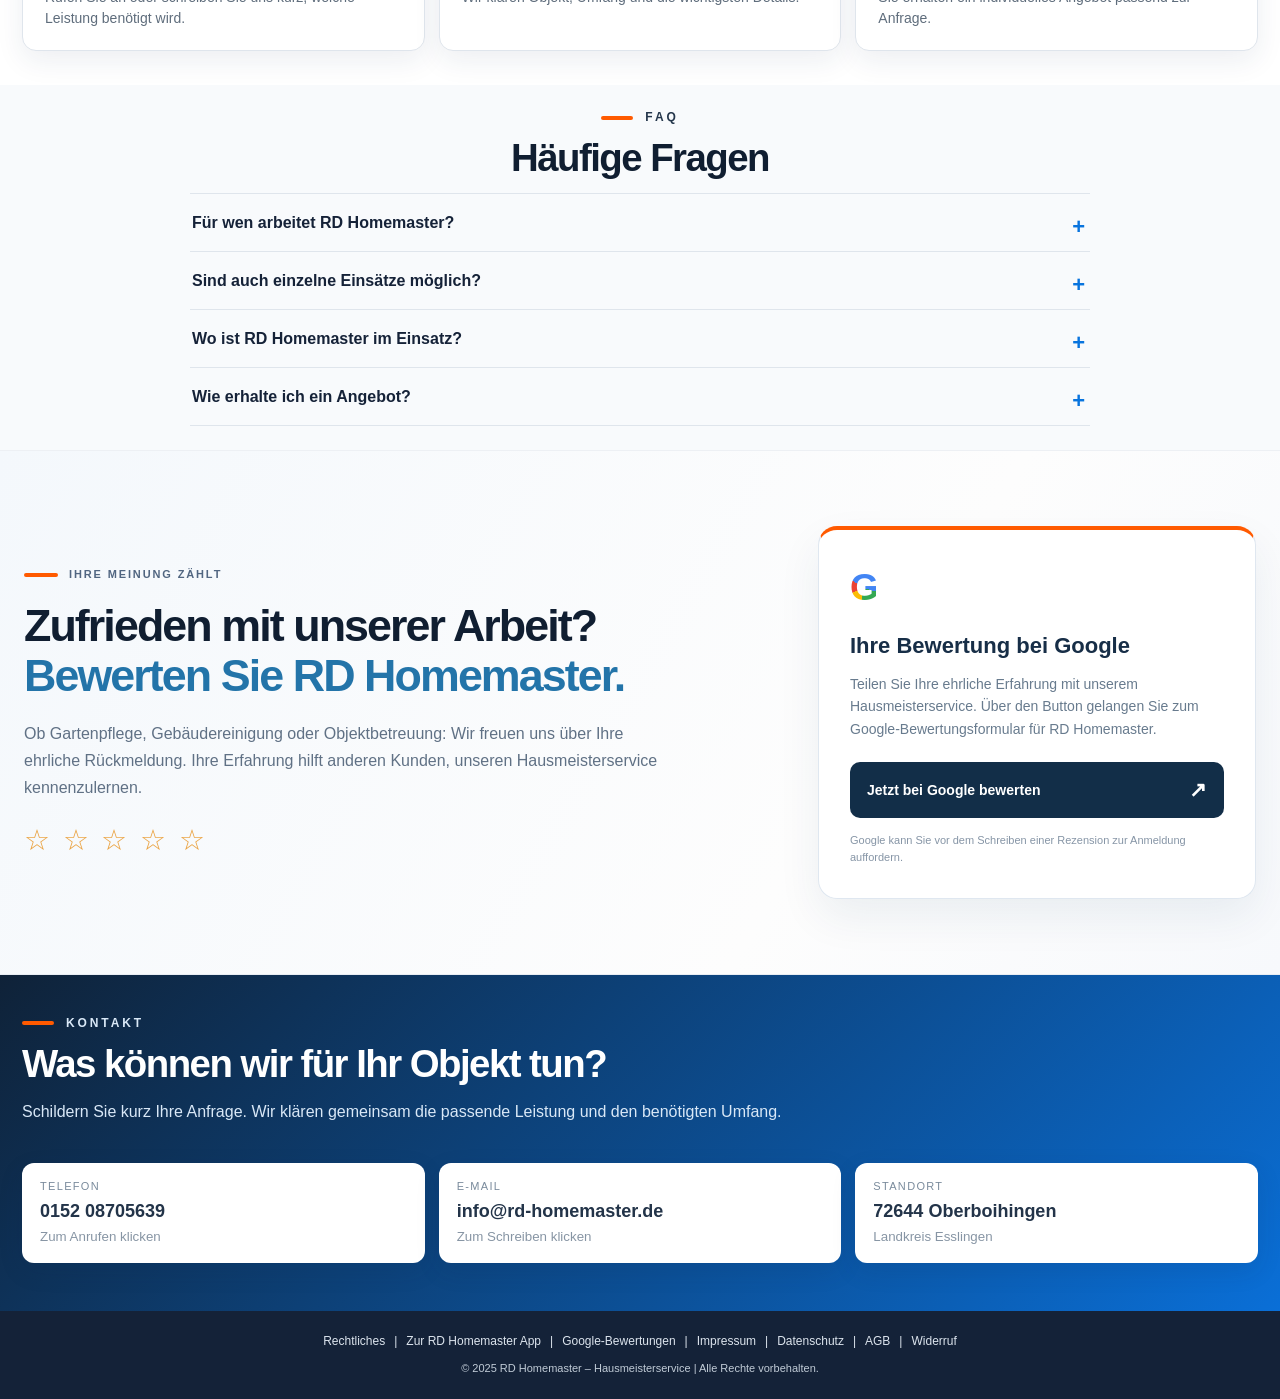
==== commit 64470284: "Use verified RD Homemaster Google Place ID for direct review form" ====
--- a/index.html
+++ b/index.html
@@ -212,11 +212,11 @@
       <div class="google-review-action">
         <span class="google-review-mark" aria-hidden="true">G</span>
         <strong>Ihre Bewertung bei Google</strong>
-        <p>Öffnen Sie den Google-Eintrag zu RD Homemaster Hausmeisterservice. Dort können Sie vorhandene Rezensionen ansehen und gegebenenfalls eine eigene Bewertung schreiben.</p>
-        <a class="google-review-btn" href="https://www.google.com/search?q=RD+Homemaster+Hausmeisterservice+Rezensionen&amp;si=APenkKm7iecQ4G6P-TsbSMFKIQtv3EFIqRAFw-i8uEbk55Z-_17yMGJ_ZTuea061Q8wcBt_3nmjTIp0El5KAIGx-W4rvYkcHIuCL5FtNSn3_oJvMNmRsuLewb2b0qoSKNwuKkldbiWCClsf0YwLiWRsw4viWv6BD5Et0mFHd1rZ5S1NnVximtw8%3D&amp;hl=de-DE" target="_blank" rel="noopener noreferrer" aria-label="Google-Rezensionen zu RD Homemaster Hausmeisterservice suchen">
-          RD Homemaster Rezensionen bei Google <span aria-hidden="true">↗</span>
+        <p>Teilen Sie Ihre ehrliche Erfahrung mit unserem Hausmeisterservice. Über den Button gelangen Sie zum Google-Bewertungsformular für RD Homemaster.</p>
+        <a class="google-review-btn" href="https://search.google.com/local/writereview?placeid=ChIJ-fPa1LmVmUcRpBwKODdd7JY" target="_blank" rel="noopener noreferrer" aria-label="Google-Bewertung für RD Homemaster Hausmeisterservice schreiben">
+          Jetzt bei Google bewerten <span aria-hidden="true">↗</span>
         </a>
-        <small>Dieser Link führt zu einer Google-Suche nach unseren Rezensionen. Der direkte Bewertungslink ist noch nicht bestätigt.</small>
+        <small>Google kann Sie vor dem Schreiben einer Rezension zur Anmeldung auffordern.</small>
       </div>
     </div>
   </section>
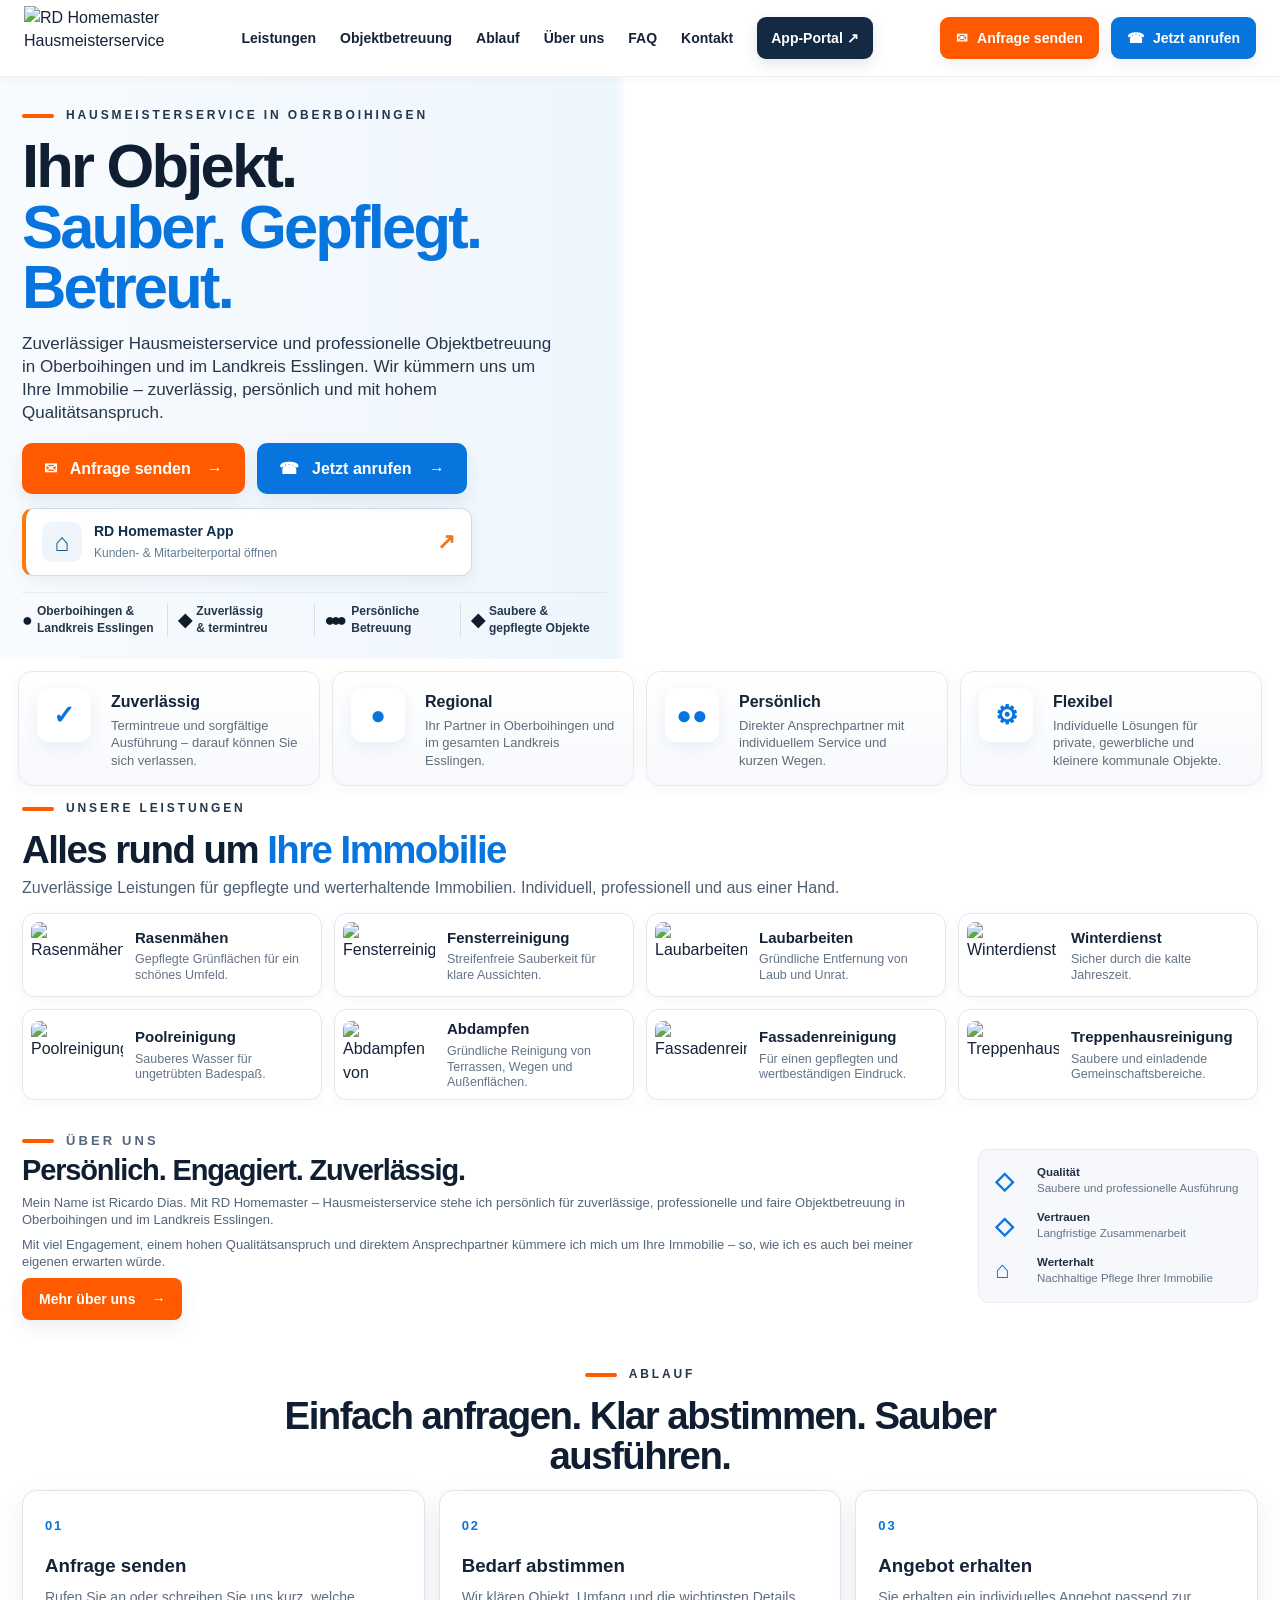
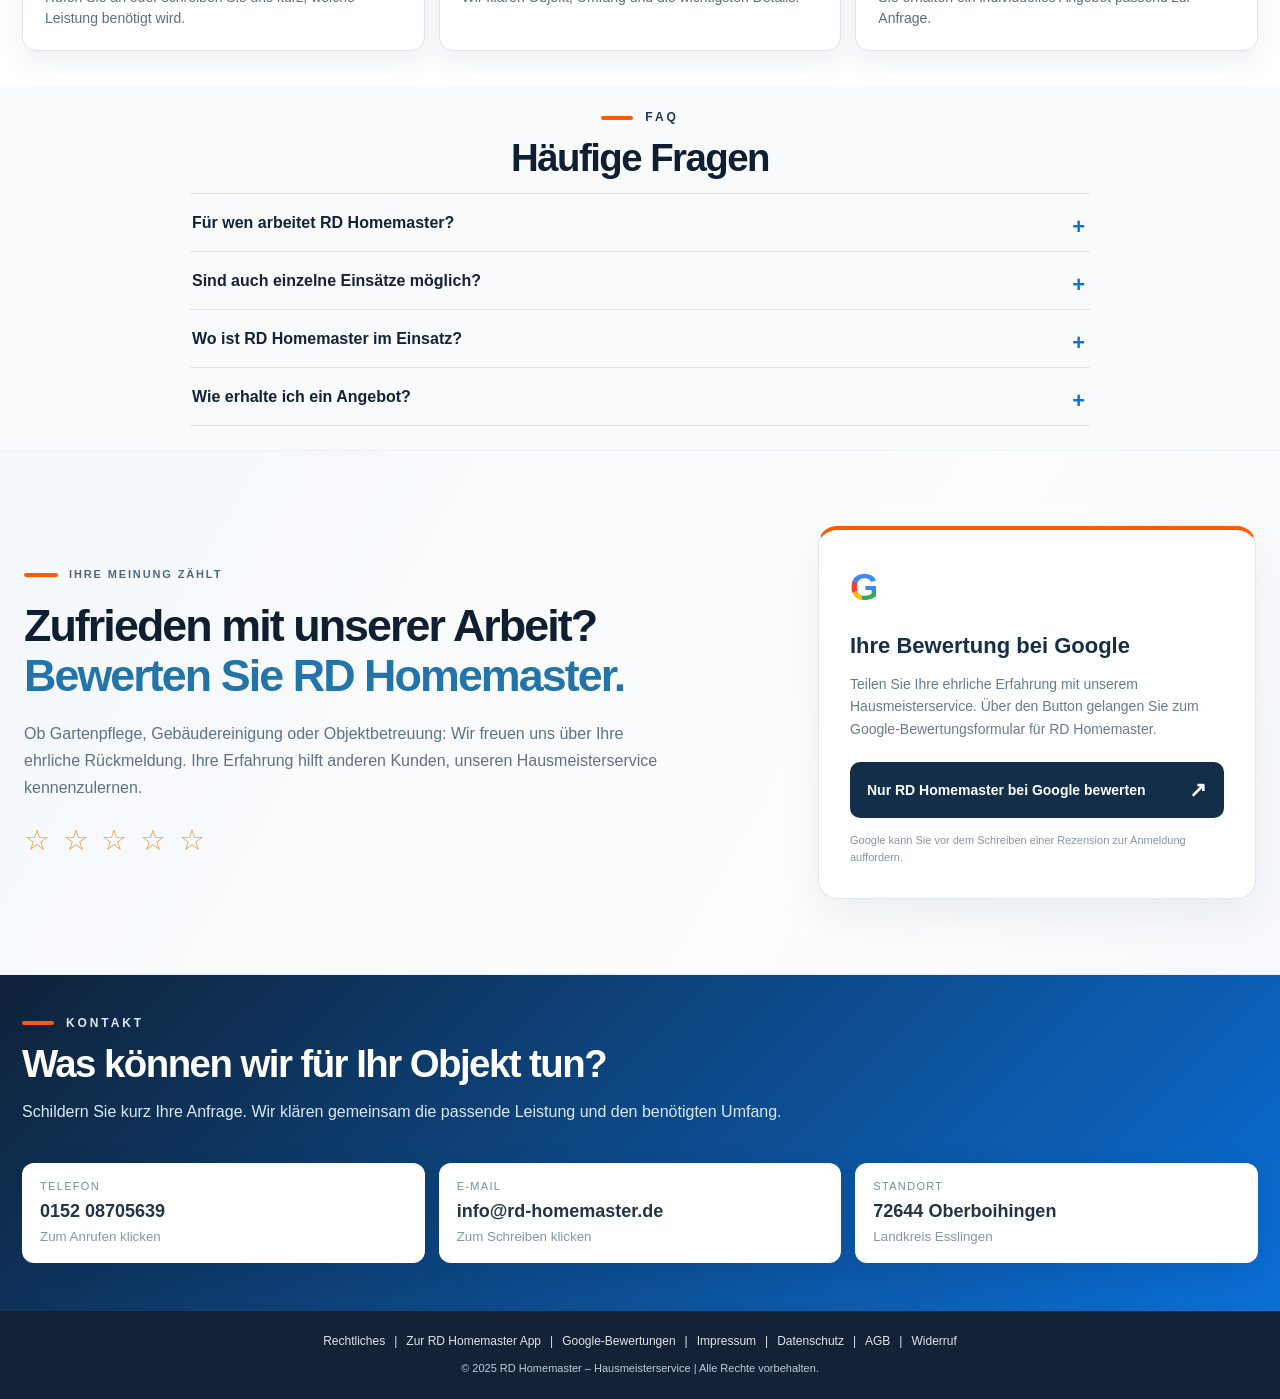
==== commit 435541e8: "Clarify confirmed business review CTA and bust JS cache to prevent stale misdirecting links" ====
--- a/index.html
+++ b/index.html
@@ -214,7 +214,7 @@
         <strong>Ihre Bewertung bei Google</strong>
         <p>Teilen Sie Ihre ehrliche Erfahrung mit unserem Hausmeisterservice. Über den Button gelangen Sie zum Google-Bewertungsformular für RD Homemaster.</p>
         <a class="google-review-btn" href="https://search.google.com/local/writereview?placeid=ChIJ-fPa1LmVmUcRpBwKODdd7JY" target="_blank" rel="noopener noreferrer" aria-label="Google-Bewertung für RD Homemaster Hausmeisterservice schreiben">
-          Jetzt bei Google bewerten <span aria-hidden="true">↗</span>
+          Nur RD Homemaster bei Google bewerten <span aria-hidden="true">↗</span>
         </a>
         <small>Google kann Sie vor dem Schreiben einer Rezension zur Anmeldung auffordern.</small>
       </div>
@@ -245,6 +245,6 @@
 </footer>
 
 <div class="mobile-actions"><a href="tel:+4915208705639">☎ Anrufen</a><a href="mailto:info@rd-homemaster.de?subject=Anfrage%20über%20rd-homemaster.de">✉ Anfrage</a></div>
-<script src="script.js"></script>
+<script src="script.js?v=20261012-reviewlink-fix" defer></script>
 </body>
 </html>
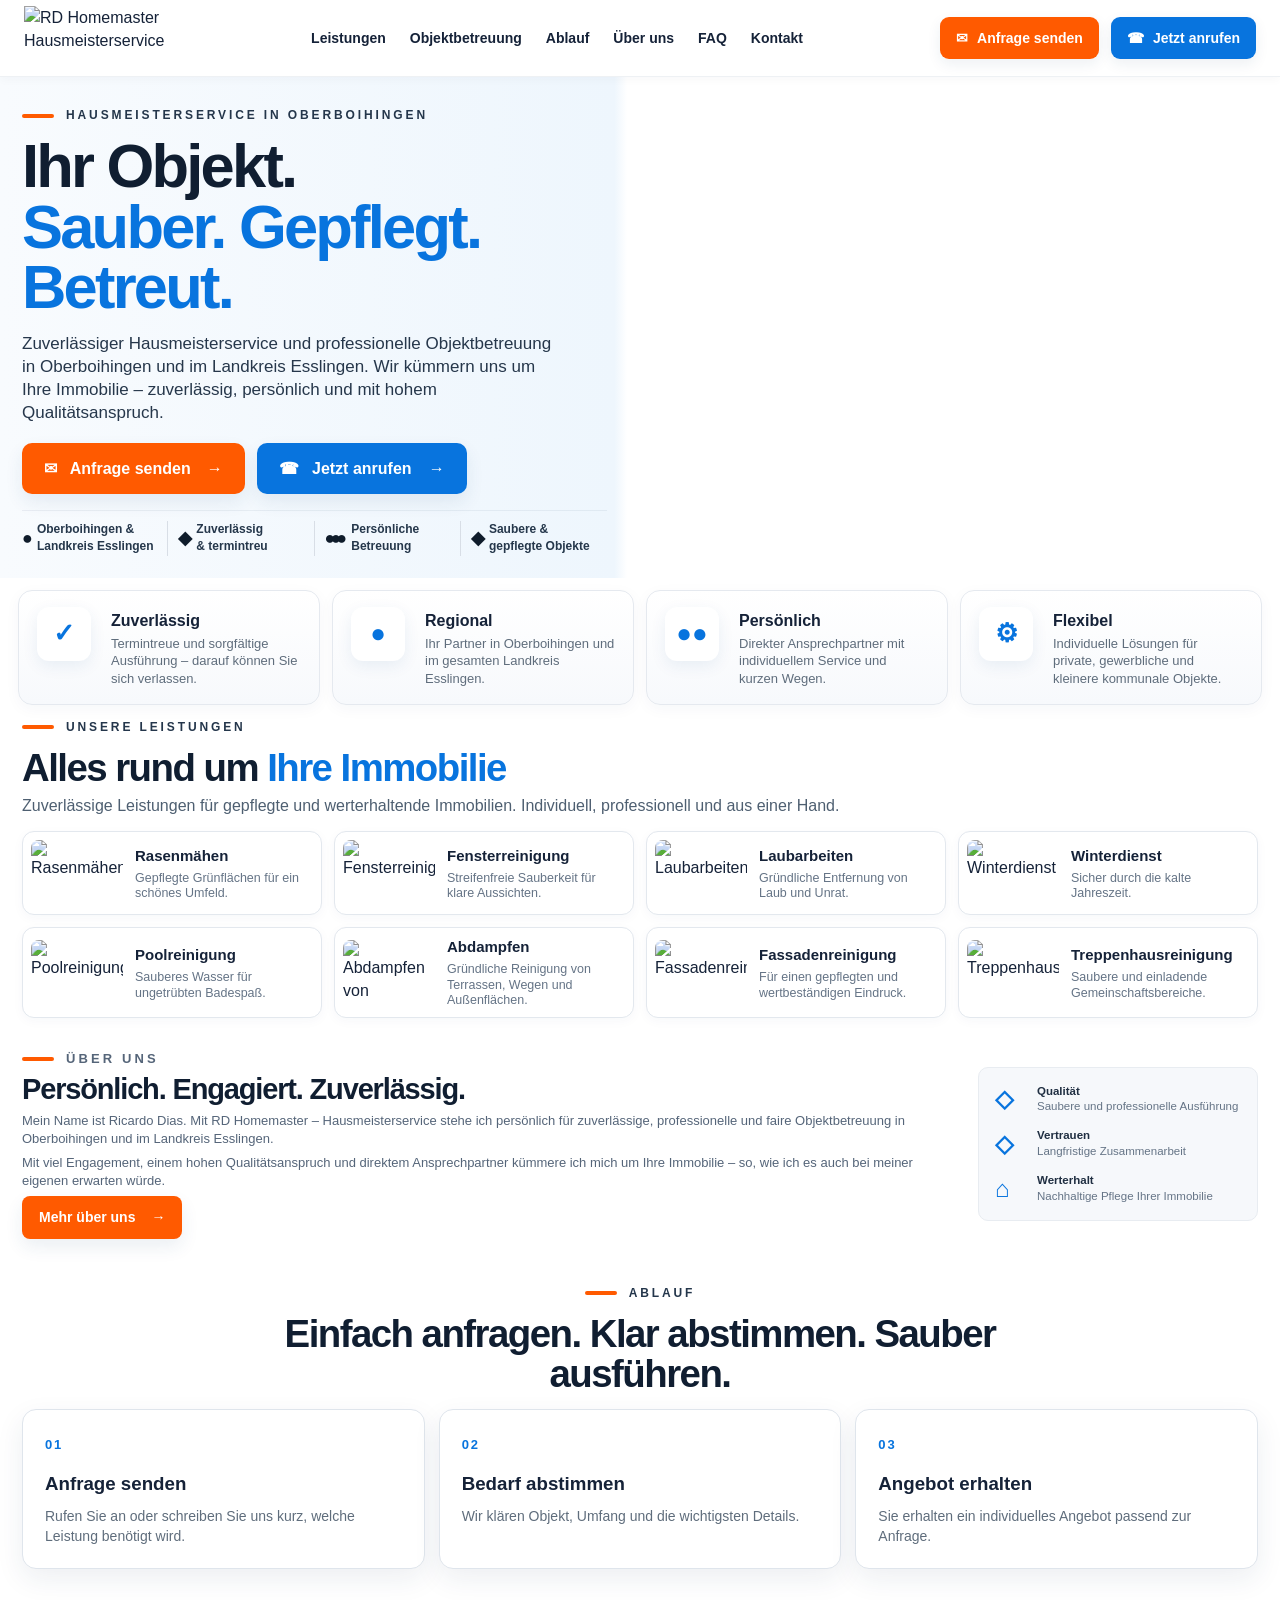
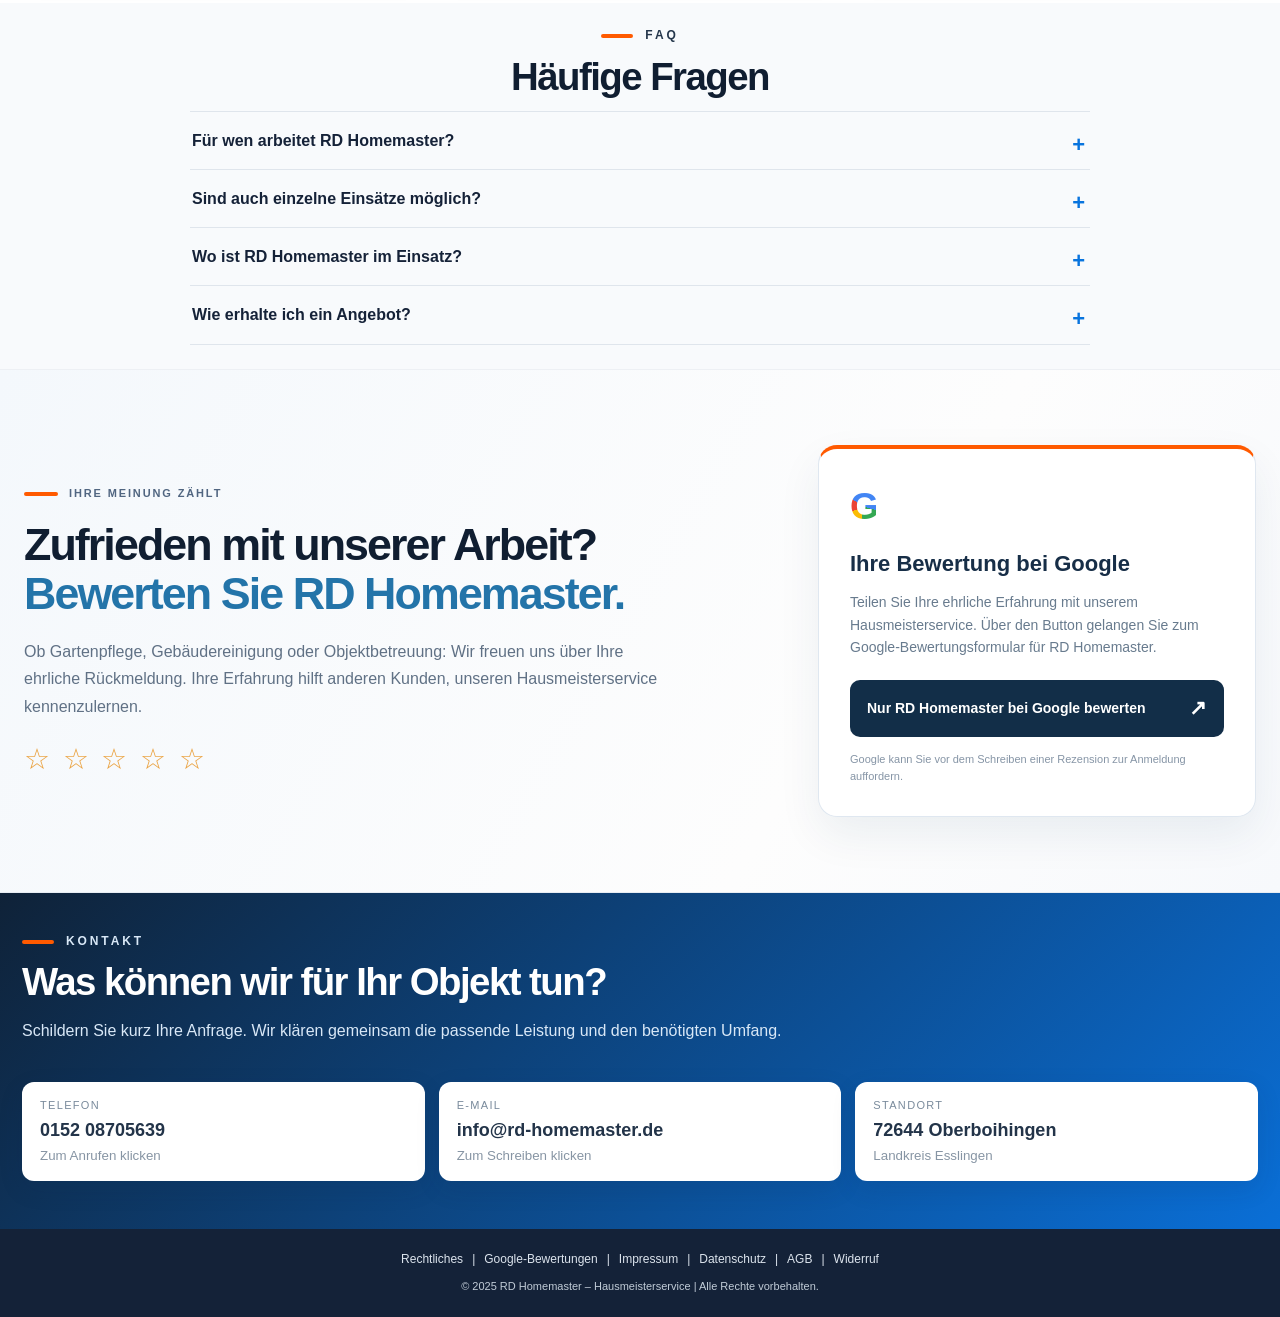
==== commit b6bb7ad7: "Remove app links from the company homepage" ====
--- a/index.html
+++ b/index.html
@@ -56,7 +56,6 @@
       <a href="#ueber-uns">Über uns</a>
       <a href="#faq">FAQ</a>
       <a href="#kontakt">Kontakt</a>
-      <a class="nav-app-link" href="/app/" aria-label="RD Homemaster App und Login öffnen">App-Portal ↗</a>
     </nav>
 
     <div class="header-actions">
@@ -82,12 +81,6 @@
           <a class="btn btn-orange" href="mailto:info@rd-homemaster.de?subject=Anfrage%20über%20rd-homemaster.de">✉ &nbsp; Anfrage senden <span>→</span></a>
           <a class="btn btn-blue" href="tel:+4915208705639">☎ &nbsp; Jetzt anrufen <span>→</span></a>
         </div>
-
-        <a class="hero-app-link" href="/app/" aria-label="RD Homemaster App öffnen">
-          <span class="hero-app-icon" aria-hidden="true">⌂</span>
-          <span class="hero-app-copy"><strong>RD Homemaster App</strong><small>Kunden- &amp; Mitarbeiterportal öffnen</small></span>
-          <span class="hero-app-arrow" aria-hidden="true">↗</span>
-        </a>
 
         <div class="hero-meta" id="objektbetreuung">
           <div><b>●</b><span>Oberboihingen &<br>Landkreis Esslingen</span></div>
@@ -234,7 +227,6 @@
 <footer class="site-footer">
   <nav aria-label="Rechtliches">
     <span>Rechtliches</span>
-    <span aria-hidden="true">|</span><a href="/app/">Zur RD Homemaster App</a>
     <span aria-hidden="true">|</span><a href="#google-bewertungen">Google-Bewertungen</a>
     <span aria-hidden="true">|</span><a href="impressum.html">Impressum</a>
     <span aria-hidden="true">|</span><a href="datenschutz.html">Datenschutz</a>
--- a/style.css
+++ b/style.css
@@ -88,68 +88,10 @@
 @media(prefers-reduced-motion:reduce){*{scroll-behavior:auto!important}}
 
 
-/* RD Homemaster App – sichtbarer Zugang über die Firmenwebsite */
-.main-nav .nav-app-link{
-  color:#fff;
-  background:#132a42;
-  border-radius:9px;
-  padding:11px 14px;
-  font-weight:900;
-  white-space:nowrap;
-  box-shadow:0 5px 14px rgba(17,42,69,.12)
-}
-.main-nav .nav-app-link:hover,.main-nav .nav-app-link:focus-visible{
-  background:#225178;
-  color:#fff
-}
-.hero-app-link{
-  display:flex;
-  align-items:center;
-  gap:12px;
-  max-width:450px;
-  padding:12px 16px;
-  margin:-2px 0 16px;
-  border:1px solid #cfdeea;
-  border-left:4px solid #ff790a;
-  border-radius:11px;
-  background:#fff;
-  box-shadow:0 6px 17px rgba(18,53,83,.06);
-  transition:border-color .2s,transform .2s,box-shadow .2s
-}
-.hero-app-link:hover,.hero-app-link:focus-visible{
-  transform:translateY(-2px);
-  border-color:#82b6d6;
-  box-shadow:0 12px 25px rgba(18,53,83,.11)
-}
-.hero-app-icon{
-  width:40px;
-  height:40px;
-  flex:0 0 40px;
-  display:grid;
-  place-items:center;
-  font-size:25px;
-  background:#eff5fb;
-  border-radius:10px;
-  color:#1a5b89
-}
-.hero-app-copy{display:grid;gap:4px;min-width:0}
-.hero-app-copy strong{font-size:14px;color:#112f4c}
-.hero-app-copy small{font-size:12px;color:#627b92}
-.hero-app-arrow{font-size:22px;font-weight:800;margin-left:auto;color:#ef771c}
 @media(max-width:1270px) and (min-width:901px){
   .main-nav{gap:10px;font-size:13px}
-  .main-nav .nav-app-link{padding:10px 12px}
   .header-inner{gap:14px}
 }
-@media(max-width:900px){
-  .main-nav .nav-app-link{width:100%;padding:13px 14px;margin:5px 0;display:block}
-  .hero-app-link{margin:0 0 18px;max-width:100%}
-}
-@media(max-width:640px){
-  .hero-app-link{padding:12px}
-  .hero-app-copy small{font-size:11px}
-}
-
 
 /* Google Bewertungen – RD Homemaster */
 .google-review-section{
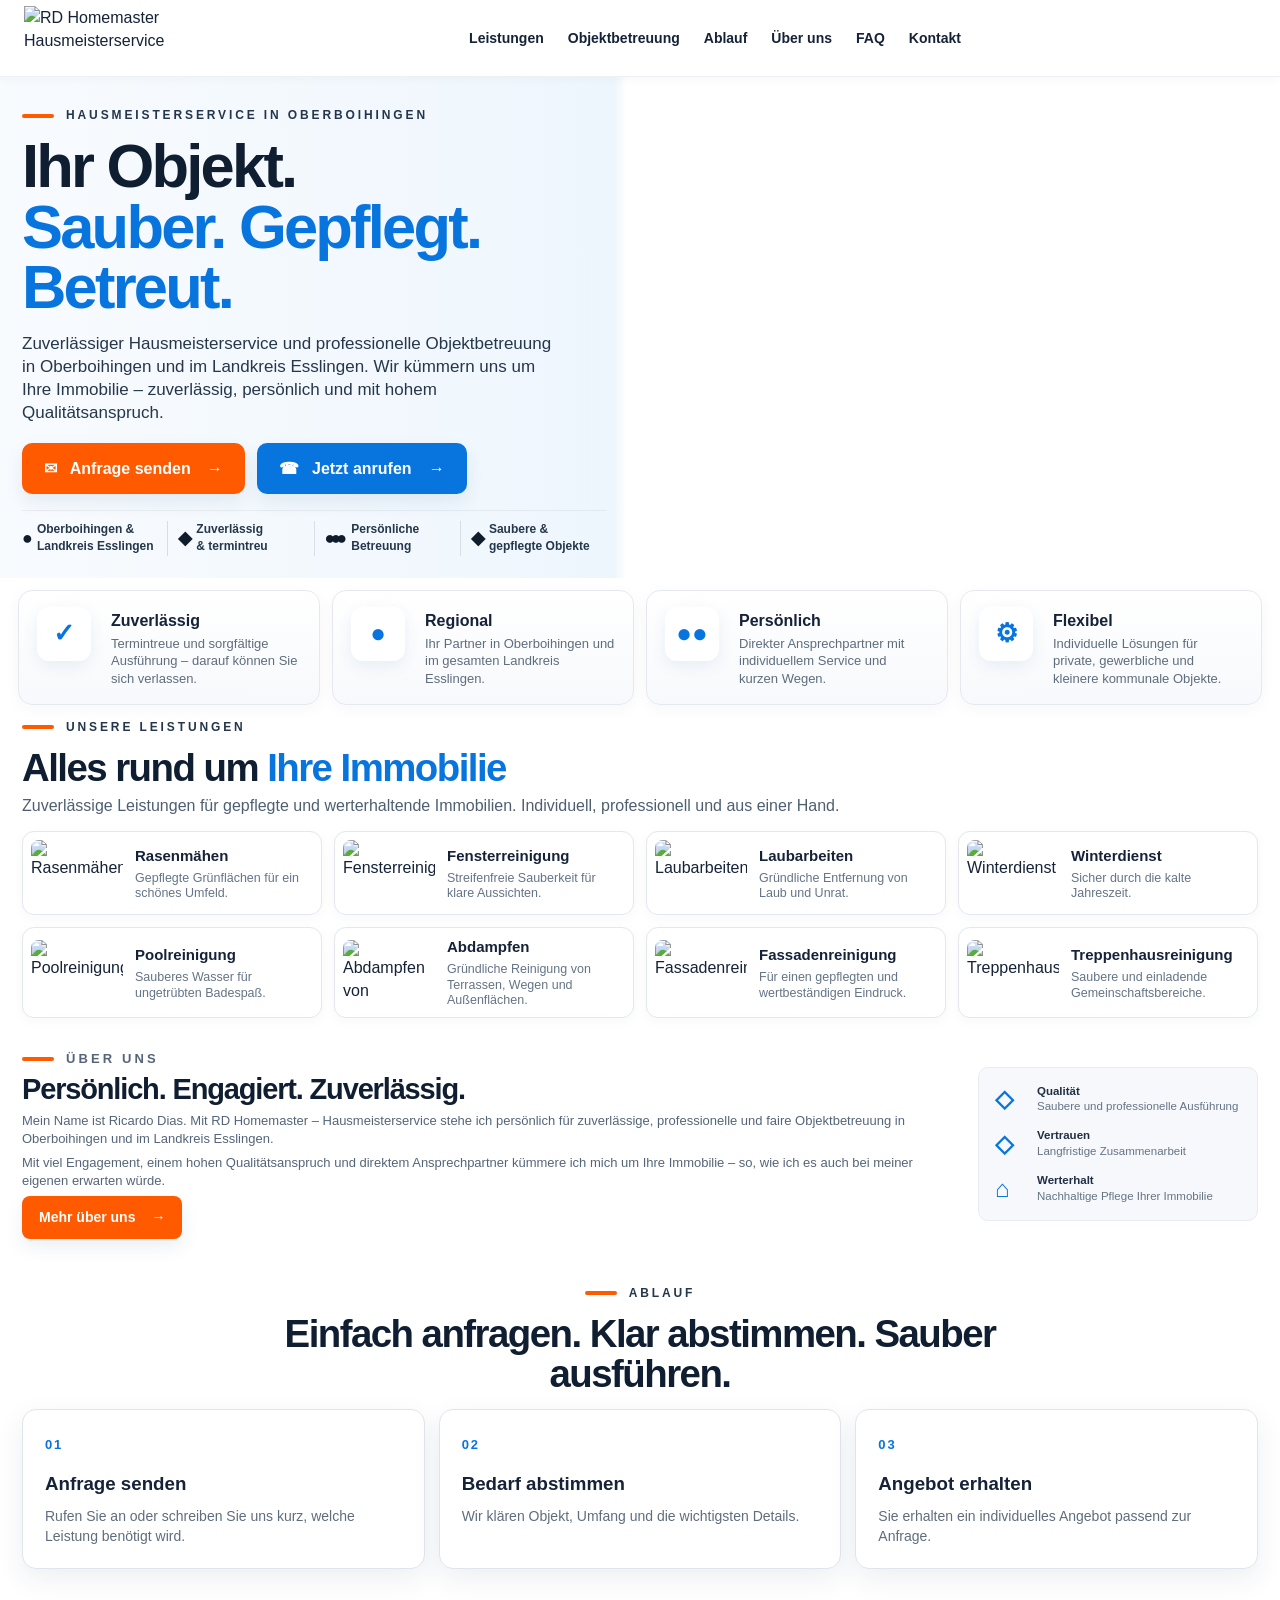
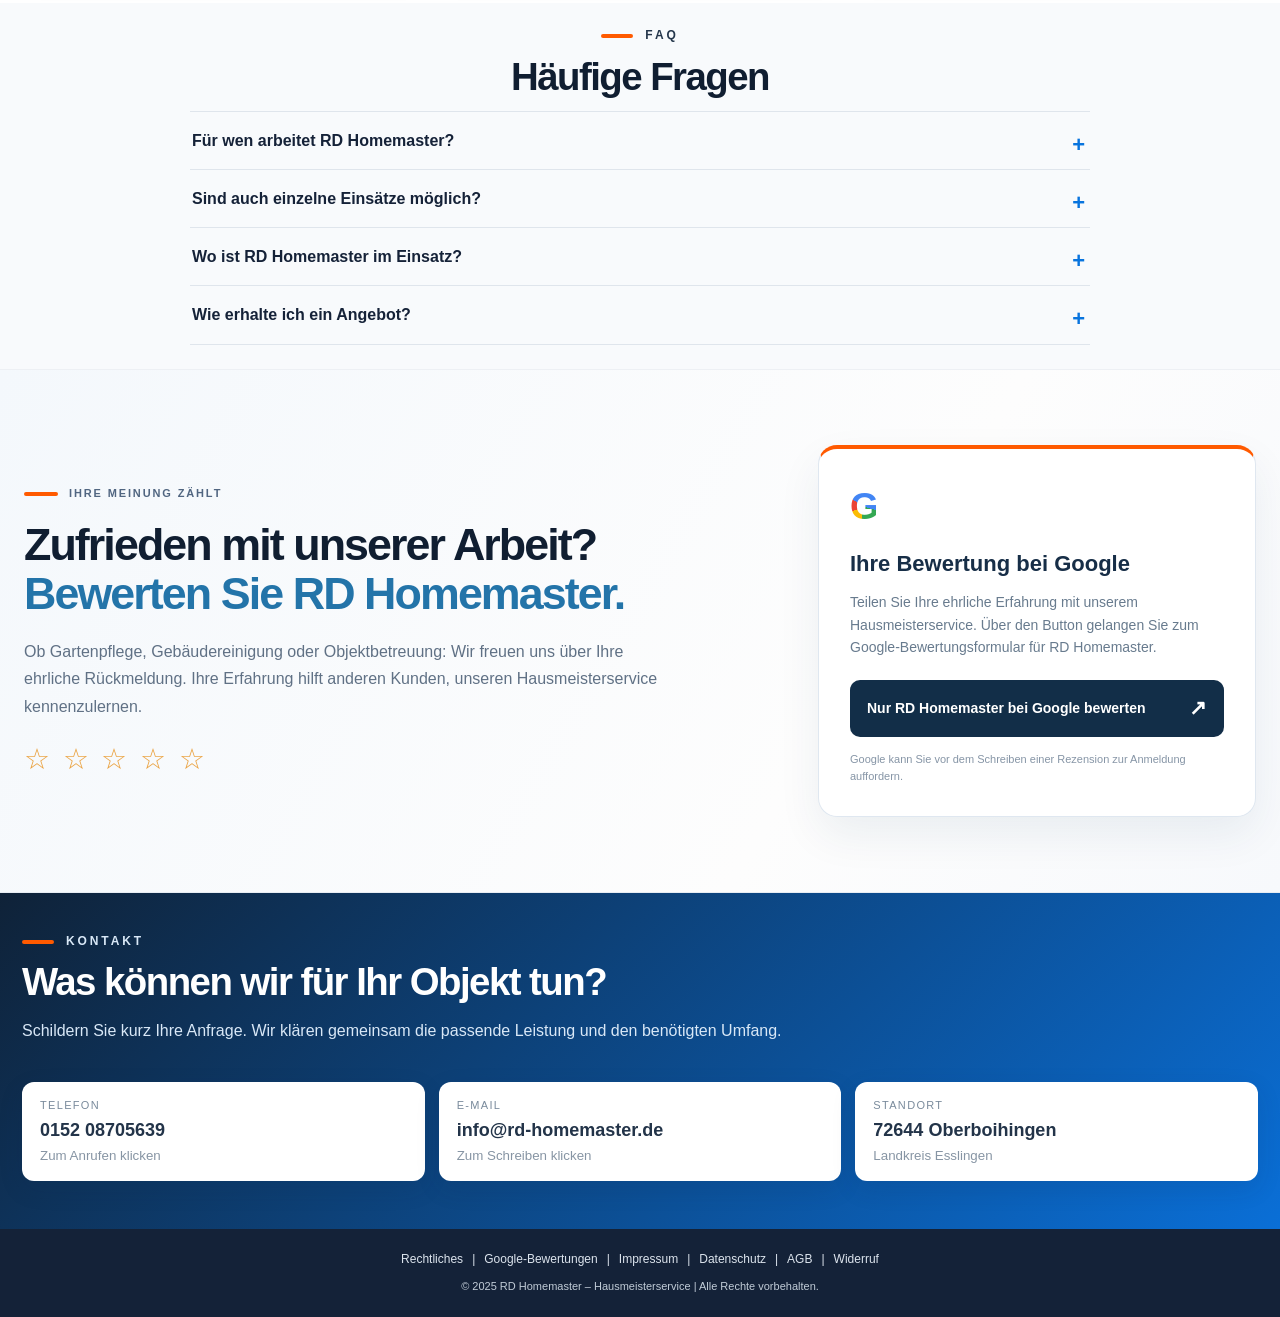
==== commit 330f7b4f: "Remove the two contact buttons from the header" ====
--- a/index.html
+++ b/index.html
@@ -58,14 +58,6 @@
       <a href="#kontakt">Kontakt</a>
     </nav>
 
-    <div class="header-actions">
-      <a class="top-btn top-btn-orange" href="mailto:info@rd-homemaster.de?subject=Anfrage%20über%20rd-homemaster.de">
-        <span class="icon">✉</span> Anfrage senden
-      </a>
-      <a class="top-btn top-btn-blue" href="tel:+4915208705639">
-        <span class="icon">☎</span> Jetzt anrufen
-      </a>
-    </div>
   </div>
 </header>
 
